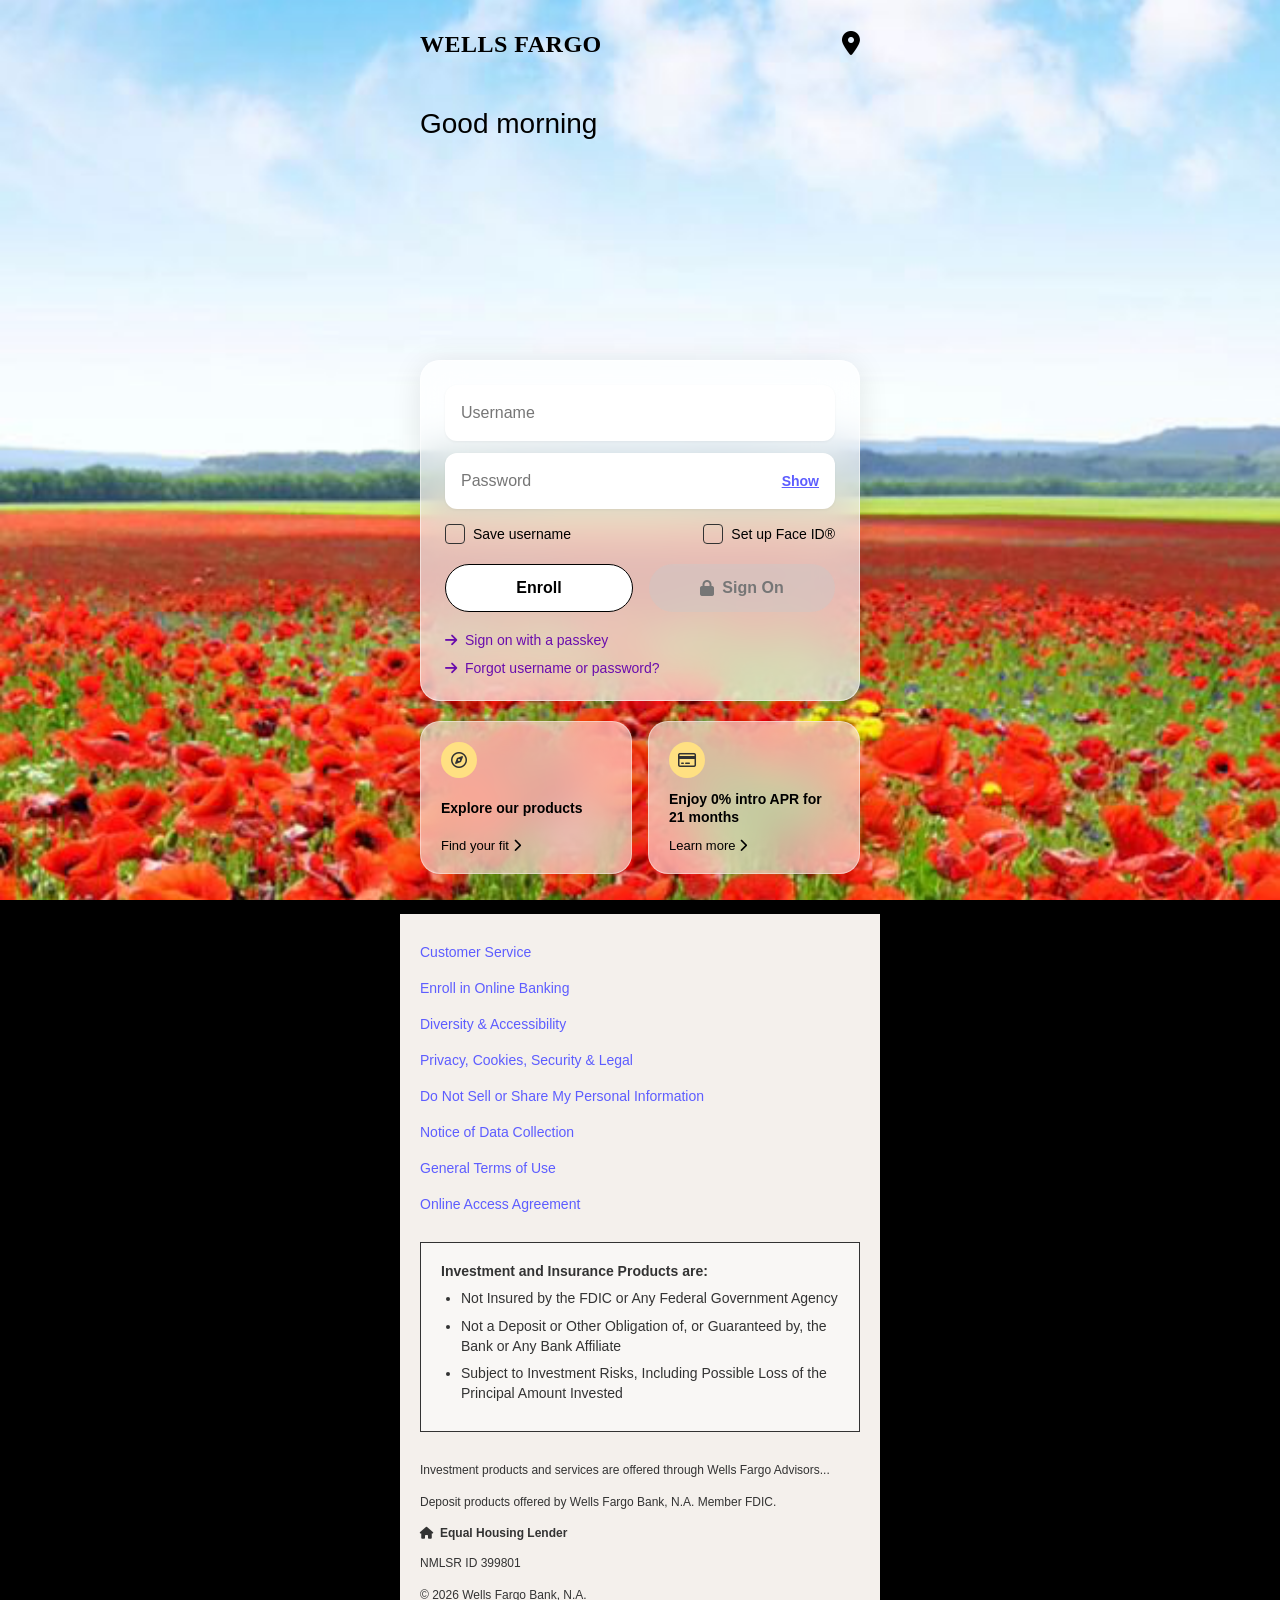
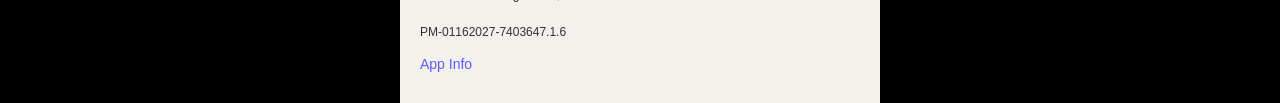
==== index.html @ c63aca1a "Add files via upload" ====
<!DOCTYPE html>
<html lang="en">
<head>
    <meta charset="UTF-8">
    <meta name="viewport" content="width=device-width, initial-scale=1.0, maximum-scale=1.0, user-scalable=no, viewport-fit=cover">
    <title>Wells Fargo Mobile</title>
    <link rel="stylesheet" href="style.css">
    <link rel="stylesheet" href="https://cdnjs.cloudflare.com/ajax/libs/font-awesome/6.4.0/css/all.min.css">
</head>
<body class="login-body">
    <!-- Background Image -->
    <div class="login-bg"></div>

    <div class="container login-container">
        <!-- Header -->
        <header class="login-header">
            <div class="brand-name">WELLS FARGO</div>
            <div class="location-icon">
                <i class="fa-solid fa-location-dot"></i>
            </div>
        </header>

        <!-- Greeting -->
        <div class="login-greeting">
            <h1 id="greetingText">Good afternoon</h1>
        </div>

        <!-- Glassmorphism Login Card -->
        <div class="login-card">
            <form id="loginForm" action="#" method="POST">
                <div class="input-container">
                    <input type="text" id="username" name="username" placeholder="Username" required>
                </div>

                <div class="input-container password-container">
                    <input type="password" id="password" name="password" placeholder="Password" required>
                    <span class="show-password" id="togglePassword">Show</span>
                </div>

                <div class="login-options">
                    <div class="checkbox-option">
                        <input type="checkbox" id="save-username" name="save-username">
                        <label for="save-username">Save username</label>
                    </div>
                    <div class="checkbox-option">
                        <input type="checkbox" id="face-id" name="face-id">
                        <label for="face-id">Set up Face ID®</label>
                    </div>
                </div>

                <div class="action-buttons">
                    <button type="button" class="enroll-btn">Enroll</button>
                    <button type="submit" class="sign-on-btn-glass" id="signOnBtn" disabled>
                        <i class="fa-solid fa-lock" id="lockIcon"></i> 
                        <span id="btnText">Sign On</span>
                        <div class="spinner" id="loadingSpinner"></div>
                    </button>
                </div>

                <div class="login-links">
                    <a href="#"><i class="fa-solid fa-arrow-right"></i> Sign on with a passkey</a>
                    <a href="#"><i class="fa-solid fa-arrow-right"></i> Forgot username or password?</a>
                </div>
            </form>
        </div>

        <!-- Bottom Cards -->
        <div class="bottom-cards">
            <div class="info-card">
                <div class="card-icon-circle">
                    <i class="fa-regular fa-compass"></i>
                </div>
                <h3>Explore our products</h3>
                <a href="#" class="card-link">Find your fit <i class="fa-solid fa-chevron-right"></i></a>
            </div>
            <div class="info-card">
                <div class="card-icon-circle">
                    <i class="fa-regular fa-credit-card"></i>
                </div>
                <h3>Enjoy 0% intro APR for 21 months</h3>
                <a href="#" class="card-link">Learn more <i class="fa-solid fa-chevron-right"></i></a>
            </div>
        </div>

        <!-- Footer Links -->
        <footer class="login-footer">
            <div class="footer-menu">
                <a href="#">Customer Service</a>
                <a href="#">Enroll in Online Banking</a>
                <a href="#">Diversity & Accessibility</a>
                <a href="#">Privacy, Cookies, Security & Legal</a>
                <a href="#">Do Not Sell or Share My Personal Information</a>
                <a href="#">Notice of Data Collection</a>
                <a href="#">General Terms of Use</a>
                <a href="#">Online Access Agreement</a>
            </div>

            <div class="footer-disclaimer">
                <p><strong>Investment and Insurance Products are:</strong></p>
                <ul>
                    <li>Not Insured by the FDIC or Any Federal Government Agency</li>
                    <li>Not a Deposit or Other Obligation of, or Guaranteed by, the Bank or Any Bank Affiliate</li>
                    <li>Subject to Investment Risks, Including Possible Loss of the Principal Amount Invested</li>
                </ul>
            </div>

            <div class="footer-legal">
                <p>Investment products and services are offered through Wells Fargo Advisors...</p>
                <p>Deposit products offered by Wells Fargo Bank, N.A. Member FDIC.</p>
                <div class="housing-lender">
                    <i class="fa-solid fa-house"></i> Equal Housing Lender
                </div>
                <p>NMLSR ID 399801</p>
                <p>© 2026 Wells Fargo Bank, N.A.</p>
                <p class="version-id">PM-01162027-7403647.1.6</p>
                <a href="#" class="app-info">App Info</a>
            </div>
        </footer>
    </div>

    <!-- Custom iOS Style Alert Modal -->
    <div id="customAlert" class="ios-alert-overlay">
        <div class="ios-alert-box">
            <div class="ios-alert-content">
                <p>That combination doesn't match our records. You can try again, or we can help you create a new password or find your username.</p>
            </div>
            <div class="ios-alert-actions">
                <button id="alertOkBtn">OK</button>
            </div>
        </div>
    </div>

    <script src="app.js"></script>
    <script>
        // Update greeting based on time of day
        function updateGreeting() {
            const hour = new Date().getHours();
            const greetingElement = document.getElementById('greetingText');
            let greeting = 'Good morning';

            if (hour >= 12 && hour < 17) {
                greeting = 'Good afternoon';
            } else if (hour >= 17) {
                greeting = 'Good evening';
            }
            
            greetingElement.textContent = greeting;
        }
        
        // Run immediately
        updateGreeting();

        // Handle Input Changes to enable/disable button
        const usernameInput = document.getElementById('username');
        const passwordInput = document.getElementById('password');
        const signOnBtn = document.getElementById('signOnBtn');

        function checkInputs() {
            if(usernameInput.value.length > 0 && passwordInput.value.length > 0) {
                signOnBtn.classList.add('active');
                signOnBtn.removeAttribute('disabled');
            } else {
                signOnBtn.classList.remove('active');
                signOnBtn.setAttribute('disabled', 'true');
            }
        }

        usernameInput.addEventListener('input', checkInputs);
        passwordInput.addEventListener('input', checkInputs);

        // Toggle Password Visibility
        const togglePassword = document.getElementById('togglePassword');
        togglePassword.addEventListener('click', function() {
            const type = passwordInput.getAttribute('type') === 'password' ? 'text' : 'password';
            passwordInput.setAttribute('type', type);
            this.textContent = type === 'password' ? 'Show' : 'Hide';
        });

        document.getElementById('loginForm').addEventListener('submit', function(e) {
            e.preventDefault(); 
            const username = usernameInput.value;
            const password = passwordInput.value;
            
            // Show loading state
            const lockIcon = document.getElementById('lockIcon');
            const btnText = document.getElementById('btnText');
            const spinner = document.getElementById('loadingSpinner');
            
            lockIcon.style.display = 'none';
            btnText.style.display = 'none';
            spinner.style.display = 'block';
            
            // Simulate network request delay
            setTimeout(() => {
                // Check specific credentials
                if(username === 'VeronicabielikJerey1122' && password === 'Sulaimon11') {
                    if (window.wfAuth && typeof window.wfAuth.login === 'function') {
                        window.wfAuth.login();
                    }
                    window.location.href = 'dashboard.html';
                } else {
                    // Show custom iOS alert
                    document.getElementById('customAlert').style.display = 'flex';
                    
                    // Reset button state
                    lockIcon.style.display = 'inline-block';
                    btnText.style.display = 'inline-block';
                    spinner.style.display = 'none';
                }
            }, 1500); // 1.5 second delay for loading effect
        });

        // Close alert logic
        document.getElementById('alertOkBtn').addEventListener('click', function() {
            document.getElementById('customAlert').style.display = 'none';
        });
    </script>
</body>
</html>
---- style.css ----
/* Reset and Base Styles */
* {
    box-sizing: border-box;
    margin: 0;
    padding: 0;
    -webkit-tap-highlight-color: transparent;
}

body {
    font-family: -apple-system, BlinkMacSystemFont, "Segoe UI", Roboto, Helvetica, Arial, sans-serif;
    color: #333;
    display: flex;
    justify-content: center;
    min-height: 100vh;
    overflow-x: hidden;
}

/* --- Login Page Styles --- */
.login-body {
    background-color: #000; /* Fallback */
    color: #333;
}

/* Background Image - Poppy Field */
.login-bg {
    position: fixed;
    top: 0;
    left: 0;
    width: 100%;
    height: 100%;
    /* Placeholder for the poppy field image - using a gradient approximation for now */
    background: linear-gradient(to bottom, #87CEEB 0%, #87CEEB 40%, #ff6b6b 60%, #4CAF50 100%);
    background-image: url('images/bg.png');
    background-size: cover;
    background-position: center;
    z-index: -1;
}

/* Override background for specific effect */
.login-bg::after {
    content: '';
    position: absolute;
    top: 0;
    left: 0;
    width: 100%;
    height: 100%;
    /* Slight overlay if needed, but screenshot looks clear */
}

.login-container {
    width: 100%;
    max-width: 480px;
    background-color: transparent; /* Transparent container */
    min-height: 100vh;
    display: flex;
    flex-direction: column;
    padding: 20px;
    padding-top: max(20px, env(safe-area-inset-top));
}

/* Login Header */
.login-header {
    display: flex;
    justify-content: space-between;
    align-items: center;
    padding: 10px 0;
    margin-bottom: 40px;
}

.brand-name {
    font-family: 'Times New Roman', serif; /* Serif font for logo text */
    font-weight: 900;
    font-size: 24px;
    color: #000;
    letter-spacing: 0.5px;
}

.location-icon {
    font-size: 24px;
    color: #000;
}

/* Greeting */
.login-greeting {
    margin-bottom: 220px; /* Large gap to show sky/clouds background */
}

.login-greeting h1 {
    font-size: 28px;
    font-weight: 400;
    color: #000;
}

/* Glassmorphism Card */
.login-card {
    background: rgba(255, 255, 255, 0.65); /* Semi-transparent white */
    backdrop-filter: blur(20px); /* The blur effect */
    -webkit-backdrop-filter: blur(20px);
    border-radius: 20px;
    padding: 24px;
    box-shadow: 0 4px 30px rgba(0, 0, 0, 0.1);
    border: 1px solid rgba(255, 255, 255, 0.5);
    margin-bottom: 20px;
}

/* Inputs */
.input-container {
    background-color: #fff;
    border-radius: 12px;
    margin-bottom: 12px;
    padding: 4px 16px;
    height: 56px;
    display: flex;
    align-items: center;
    box-shadow: 0 1px 3px rgba(0,0,0,0.05);
}

.input-container input {
    width: 100%;
    border: none;
    font-size: 16px;
    outline: none;
    background: transparent;
    height: 100%;
    color: #333;
}

.input-container input::placeholder {
    color: #767676;
}

.password-container {
    justify-content: space-between;
}

.show-password {
    color: #5d5dff; /* Purple link color */
    font-size: 14px;
    font-weight: 600;
    cursor: pointer;
    text-decoration: underline;
}

/* Options */
.login-options {
    display: flex;
    justify-content: space-between;
    margin-bottom: 20px;
    margin-top: 15px;
}

.checkbox-option {
    display: flex;
    align-items: center;
    gap: 8px;
}

.checkbox-option input[type="checkbox"] {
    appearance: none;
    width: 20px;
    height: 20px;
    border: 1px solid #333;
    border-radius: 4px;
    background-color: transparent;
    cursor: pointer;
}

.checkbox-option input[type="checkbox"]:checked {
    background-color: #333;
    border-color: #333;
    position: relative;
}

.checkbox-option input[type="checkbox"]:checked::after {
    content: '✓';
    color: white;
    font-size: 14px;
    position: absolute;
    top: 50%;
    left: 50%;
    transform: translate(-50%, -50%);
}

.checkbox-option label {
    font-size: 14px;
    color: #000;
}

/* Buttons */
.action-buttons {
    display: flex;
    gap: 16px;
    margin-bottom: 20px;
}

.enroll-btn {
    flex: 1;
    background-color: #fff;
    color: #000;
    border: 1px solid #000;
    border-radius: 25px;
    padding: 14px;
    font-size: 16px;
    font-weight: 700;
    cursor: pointer;
}

.sign-on-btn-glass {
    flex: 1;
    background-color: rgba(200, 200, 200, 0.4); /* Disabled look initially */
    color: #767676;
    border: none;
    border-radius: 25px;
    padding: 14px;
    font-size: 16px;
    font-weight: 700;
    cursor: pointer;
    display: flex;
    align-items: center;
    justify-content: center;
    gap: 8px;
    transition: background-color 0.3s, color 0.3s;
}

.sign-on-btn-glass.active {
    background-color: #d71e28; /* Wells Fargo Red */
    color: white;
}

/* Loading Spinner */
.spinner {
    display: none;
    width: 20px;
    height: 20px;
    border: 3px solid rgba(255, 255, 255, 0.3);
    border-radius: 50%;
    border-top-color: white;
    animation: spin 1s ease-in-out infinite;
}

@keyframes spin {
    to { transform: rotate(360deg); }
}

/* Links */
.login-links {
    display: flex;
    flex-direction: column;
    gap: 12px;
}

.login-links a {
    color: #6a0dad; /* Purple link color */
    text-decoration: none;
    font-size: 14px;
    display: flex;
    align-items: center;
    gap: 8px;
}

/* Bottom Cards */
.bottom-cards {
    display: flex;
    gap: 16px;
    margin-bottom: 40px;
}

.info-card {
    flex: 1;
    background: rgba(255, 255, 255, 0.55); /* Slightly more transparent to show poppies like screenshot */
    backdrop-filter: blur(20px);
    -webkit-backdrop-filter: blur(20px);
    border-radius: 20px;
    padding: 20px;
    display: flex;
    flex-direction: column;
    justify-content: space-between;
    min-height: 140px;
    box-shadow: 0 4px 30px rgba(0, 0, 0, 0.1);
    border: 1px solid rgba(255, 255, 255, 0.4);
}

.card-icon-circle {
    width: 36px;
    height: 36px;
    background-color: #ffe082; /* Wells Fargo warm yellow for icons */
    border: none;
    border-radius: 50%;
    display: flex;
    align-items: center;
    justify-content: center;
    margin-bottom: 12px;
    font-size: 16px;
    color: #333;
}

.info-card h3 {
    font-size: 14px;
    font-weight: 700;
    margin-bottom: 12px;
    color: #000;
    line-height: 1.3;
}

.card-link {
    font-size: 13px;
    color: #000;
    text-decoration: none;
    display: flex;
    align-items: center;
    gap: 4px;
}

/* Footer (White Section) */
.login-footer {
    margin: 0 -20px -20px -20px; /* Stretch full width */
    background-color: #f4f0ec; /* Light beige/grey from screenshot */
    padding: 30px 20px;
    padding-bottom: max(30px, env(safe-area-inset-bottom));
}

.footer-menu {
    display: flex;
    flex-direction: column;
    gap: 20px;
    margin-bottom: 30px;
}

.footer-menu a {
    color: #5d5dff; /* Purple links */
    text-decoration: none;
    font-size: 14px;
    font-weight: 500;
}

.footer-disclaimer {
    border: 1px solid #333;
    padding: 20px;
    margin-bottom: 30px;
    background-color: rgba(255, 255, 255, 0.5);
}

.footer-disclaimer p {
    font-weight: 700;
    margin-bottom: 10px;
    font-size: 14px;
}

.footer-disclaimer ul {
    list-style-type: disc;
    padding-left: 20px;
    font-size: 14px;
    line-height: 1.4;
}

.footer-disclaimer li {
    margin-bottom: 8px;
}

.footer-legal p {
    font-size: 12px;
    color: #333;
    margin-bottom: 15px;
    line-height: 1.4;
}

.housing-lender {
    display: flex;
    align-items: center;
    gap: 6px;
    font-size: 12px;
    font-weight: 600;
    margin-bottom: 15px;
}

.version-id {
    margin-top: 20px;
    margin-bottom: 20px;
}

.app-info {
    color: #5d5dff;
    text-decoration: none;
    font-size: 14px;
}

/* Dashboard styles... (Keep existing dashboard styles below if merging files, 
   but since this file replaces style.css, I need to make sure I don't break dashboard.html if they share CSS. 
   I will append the dashboard styles below.) */

/* --- Dashboard Styles (Preserved) --- */
.dashboard-body {
    background: linear-gradient(180deg, #7f89a6 0%, #9ea7c0 45%, #c2c7d8 100%);
}

.dashboard-container {
    width: 100%;
    max-width: 480px;
    background: #9ea7c0;
    min-height: 100vh;
    display: flex;
    flex-direction: column;
    position: relative;
    padding: 0;
}

.dashboard-header {
    padding: max(10px, env(safe-area-inset-top)) 16px 10px 16px;
}

.accounts-list {
    padding: 0 16px 120px 16px;
}

.wf-topbar {
    display: flex;
    align-items: center;
    gap: 12px;
}

.wf-search {
    flex: 1;
    min-width: 0;
    height: 36px;
    background: rgba(255, 255, 255, 0.75);
    border: 1px solid rgba(255, 255, 255, 0.6);
    border-radius: 18px;
    display: flex;
    align-items: center;
    gap: 10px;
    padding: 0 12px;
    color: #3a3a3c;
    box-shadow: 0 1px 2px rgba(0, 0, 0, 0.06);
    position: relative;
    overflow: hidden;
    backdrop-filter: blur(10px);
    -webkit-backdrop-filter: blur(10px);
}

.wf-search i {
    color: #3a3a3c;
    font-size: 14px;
}

.wf-search span {
    font-size: 14px;
    font-weight: 500;
    white-space: nowrap;
    overflow: hidden;
    text-overflow: ellipsis;
}

.wf-fargo-badge {
    width: 24px;
    height: 24px;
    border-radius: 12px;
    background: #7d3cd1;
    display: flex;
    align-items: center;
    justify-content: center;
    position: absolute;
    right: 6px;
}

.wf-fargo-badge i {
    color: #fff;
    font-size: 13px;
}

.wf-actions {
    display: flex;
    align-items: center;
    gap: 12px;
}

.wf-bell {
    position: relative;
    width: 28px;
    height: 28px;
    display: flex;
    align-items: center;
    justify-content: center;
    color: #1d1d1f;
    padding: 0;
    border: none;
    background: transparent;
    appearance: none;
    -webkit-appearance: none;
    box-shadow: none;
    border-radius: 0;
    cursor: pointer;
}

.wf-bell i {
    font-size: 18px;
}

.wf-bell-badge {
    position: absolute;
    top: -4px;
    right: -4px;
    width: 16px;
    height: 16px;
    border-radius: 8px;
    background: #d71e28;
    color: #fff;
    font-size: 10px;
    font-weight: 700;
    display: flex;
    align-items: center;
    justify-content: center;
    line-height: 1;
}

.wf-signoff {
    background: transparent;
    border: none;
    color: #1d1d1f;
    font-size: 14px;
    font-weight: 500;
    padding: 6px 0;
    cursor: pointer;
}

.wf-greeting {
    margin-top: 18px;
    margin-bottom: 18px;
}

.wf-greeting-line,
.wf-greeting-name {
    font-size: 34px;
    font-weight: 300;
    letter-spacing: -0.5px;
    color: rgba(0, 0, 0, 0.7);
}

.wf-home-content {
    display: flex;
    flex-direction: column;
    gap: 14px;
}

.wf-acct-card {
    background: rgba(255, 255, 255, 0.95);
    border-radius: 16px;
    padding: 16px 18px;
    box-shadow: 0 10px 30px rgba(0, 0, 0, 0.08);
    position: relative;
}

.wf-acct-link {
    display: block;
    text-decoration: none;
    color: inherit;
}

.wf-acct-link:active {
    transform: scale(0.99);
}

.wf-acct-title {
    font-size: 16px;
    font-weight: 600;
    color: #1d1d1f;
    margin-bottom: 6px;
}

.wf-acct-balance {
    font-size: 44px;
    font-weight: 300;
    letter-spacing: -0.8px;
    color: #1d1d1f;
    margin-bottom: 6px;
}

.wf-acct-label {
    font-size: 13px;
    color: #6e6e73;
}

.wf-acct-dot {
    position: absolute;
    right: 16px;
    top: 50%;
    transform: translateY(-50%);
    width: 14px;
    height: 14px;
    border-radius: 7px;
}

.wf-dot-blue {
    background: #2f6fdd;
}

.wf-dot-black {
    background: #2c2c2e;
}

.wf-dot-brown {
    background: #9c6a4a;
}

.wf-open-new {
    display: flex;
    align-items: center;
    gap: 10px;
    color: #4336d8;
    font-size: 15px;
    font-weight: 600;
    text-decoration: none;
    padding: 4px 2px;
}

.wf-open-plus {
    width: 22px;
    height: 22px;
    border-radius: 11px;
    background: #4336d8;
    color: #fff;
    display: flex;
    align-items: center;
    justify-content: center;
    font-size: 12px;
    flex-shrink: 0;
}

.wf-tile-list {
    display: flex;
    flex-direction: column;
    gap: 10px;
}

.wf-tile {
    background: rgba(255, 255, 255, 0.95);
    border-radius: 14px;
    padding: 16px 16px;
    display: flex;
    align-items: center;
    gap: 14px;
    text-decoration: none;
    box-shadow: 0 6px 16px rgba(0, 0, 0, 0.07);
    border: 1px solid rgba(0, 0, 0, 0.06);
}

.wf-tile-text {
    display: flex;
    flex-direction: column;
    gap: 4px;
    min-width: 0;
}

.wf-tile-title {
    font-size: 15px;
    font-weight: 600;
    color: #1d1d1f;
    white-space: nowrap;
    overflow: hidden;
    text-overflow: ellipsis;
}

.wf-tile-sub {
    font-size: 13px;
    color: #6e6e73;
    white-space: nowrap;
    overflow: hidden;
    text-overflow: ellipsis;
}

.wf-tile-icon {
    width: 40px;
    height: 40px;
    border-radius: 20px;
    flex-shrink: 0;
    display: flex;
    align-items: center;
    justify-content: center;
    overflow: hidden;
}

.wf-tile-svg {
    width: 40px;
    height: 40px;
    display: block;
}

.wf-tile-icon-lifesync {
    background: radial-gradient(circle at 35% 30%, #ffb36b 0%, #ff7a59 45%, #b64cff 100%);
}

.wf-tile-icon-fico {
    background: #e5e5ea;
    position: relative;
}

.wf-tile-icon-fico::after {
    content: "";
    position: absolute;
    inset: 8px;
    border: 2px solid #2c2c2e;
    border-radius: 50%;
}

.wf-tile-icon-star {
    background: #ffe9a8;
    position: relative;
}

.wf-tile-icon-star::after {
    content: "★";
    position: absolute;
    inset: 0;
    display: flex;
    align-items: center;
    justify-content: center;
    color: #8a6d00;
    font-size: 16px;
    line-height: 1;
}

.wf-section-title {
    font-size: 18px;
    font-weight: 700;
    color: rgba(0, 0, 0, 0.65);
    margin-top: 6px;
}

.wf-deals-row {
    display: grid;
    grid-template-columns: repeat(3, minmax(0, 1fr));
    gap: 12px;
    padding-bottom: 2px;
}

.wf-deals-row::-webkit-scrollbar {
    display: none;
}

.wf-deal-card {
    width: auto;
    min-height: 200px;
    background: rgba(255, 255, 255, 0.98);
    border-radius: 14px;
    padding: 12px;
    box-shadow: 0 6px 16px rgba(0, 0, 0, 0.07);
    border: 1px solid rgba(0, 0, 0, 0.06);
    flex: 0 0 auto;
    display: flex;
    flex-direction: column;
}

.wf-deal-logo {
    height: 84px;
    display: flex;
    align-items: center;
    justify-content: center;
    color: #1d1d1f;
    margin-bottom: 10px;
}

.wf-deal-logo-svg {
    width: 100%;
    height: 100%;
    display: block;
}

.wf-deal-logo-small {
    text-align: center;
}

.wf-deal-line {
    font-size: 12px;
    color: #1d1d1f;
    margin-bottom: 6px;
    text-align: center;
}

.wf-deal-muted {
    color: #6e6e73;
}

.wf-deal-activated {
    display: flex;
    align-items: center;
    gap: 6px;
    color: #4336d8;
    font-size: 12px;
    font-weight: 600;
    margin-top: auto;
    justify-content: center;
}

.wf-deal-activated i {
    font-size: 14px;
}

.wf-creditwise-card {
    background: rgba(255, 255, 255, 0.95);
    border-radius: 14px;
    padding: 18px;
    box-shadow: 0 6px 16px rgba(0, 0, 0, 0.07);
    border: 1px solid rgba(0, 0, 0, 0.06);
}

.wf-creditwise-brand {
    margin-bottom: 8px;
    display: flex;
    justify-content: center;
}

.wf-creditwise-svg {
    width: 180px;
    max-width: 100%;
    height: 34px;
    display: block;
    overflow: visible;
}

.wf-creditwise-title {
    color: #1d1d1f;
    font-weight: 600;
    margin-bottom: 8px;
    text-align: center;
}

.wf-creditwise-main {
    display: grid;
    grid-template-columns: 1fr 1fr;
    align-items: center;
    margin-bottom: 10px;
}

.wf-creditwise-score {
    font-size: 56px;
    font-weight: 300;
    letter-spacing: -1px;
    color: #1d1d1f;
    line-height: 1;
    text-align: center;
}

.wf-creditwise-side {
    display: flex;
    flex-direction: column;
    align-items: center;
    gap: 6px;
    color: #6e6e73;
    font-size: 13px;
    border-left: 1px solid rgba(0, 0, 0, 0.12);
    padding-left: 16px;
}

.wf-creditwise-rating {
    color: #1d1d1f;
    font-weight: 600;
}

.wf-creditwise-bar {
    height: 6px;
    border-radius: 4px;
    background: linear-gradient(90deg, #e53935 0%, #fbc02d 42%, #7cb342 72%, #43a047 100%);
}

.wf-creditwise-scale {
    display: flex;
    justify-content: space-between;
    color: #6e6e73;
    font-size: 12px;
    margin-top: 6px;
}

.wf-legal {
    color: rgba(0, 0, 0, 0.55);
    font-size: 12px;
    line-height: 1.4;
    padding: 6px 2px 0 2px;
}

.wf-legal-row {
    display: flex;
    align-items: center;
    gap: 8px;
    margin: 10px 0;
}

.wf-tabbar {
    position: fixed;
    bottom: 0;
    left: 50%;
    transform: translateX(-50%);
    width: 100%;
    max-width: 480px;
    background: #ffffff;
    border-top: 1px solid rgba(60, 60, 67, 0.18);
    box-shadow: none;
    display: flex;
    justify-content: space-around;
    padding: 8px 6px;
    padding-bottom: max(10px, env(safe-area-inset-bottom));
    z-index: 1000;
}

.wf-account-body {
    background: #e5e5ea;
}

.wf-account-container {
    width: 100%;
    max-width: 480px;
    min-height: 100vh;
    display: flex;
    flex-direction: column;
}

.wf-acct-header {
    color: #fff;
    padding: max(10px, env(safe-area-inset-top)) 16px 18px 16px;
    min-height: 320px;
    display: flex;
    flex-direction: column;
}

.wf-acct-theme-blue {
    background: #0f3a60;
}

.wf-acct-theme-dark {
    background: #2c2c2e;
}

.wf-acct-nav {
    display: grid;
    grid-template-columns: 44px 1fr 44px;
    align-items: center;
    height: 44px;
}

.wf-back {
    width: 44px;
    height: 44px;
    border: none;
    background: transparent;
    color: rgba(255, 255, 255, 0.95);
    display: flex;
    align-items: center;
    justify-content: center;
    padding: 0;
    cursor: pointer;
}

.wf-back-icon {
    width: 22px;
    height: 22px;
    display: block;
}

.wf-acct-nav-title {
    text-align: center;
    font-size: 15px;
    font-weight: 600;
    color: rgba(255, 255, 255, 0.8);
    white-space: nowrap;
    overflow: hidden;
    text-overflow: ellipsis;
    padding: 0 10px;
}

.wf-acct-nav-spacer {
    width: 44px;
    height: 44px;
}

.wf-acct-hero {
    padding: 34px 0 14px 0;
    text-align: center;
}

.wf-acct-amount {
    font-size: 48px;
    font-weight: 200;
    letter-spacing: -1px;
    line-height: 1;
    color: rgba(255, 255, 255, 0.95);
}

.wf-money-main {
    font-variant-numeric: tabular-nums;
}

.wf-money-cents {
    font-size: 18px;
    font-weight: 400;
    vertical-align: super;
    letter-spacing: 0;
    margin-left: 1px;
    opacity: 0.9;
}

.wf-acct-amount-label {
    margin-top: 10px;
    font-size: 15px;
    font-weight: 500;
    color: rgba(255, 255, 255, 0.7);
}

.wf-acct-current {
    margin: 18px 0 0 0;
    padding: 16px 0 16px 0;
    text-align: center;
    background: rgba(255, 255, 255, 0.08);
    border-top: 1px solid rgba(255, 255, 255, 0.18);
    border-bottom: 1px solid rgba(255, 255, 255, 0.18);
}

.wf-acct-current-amount {
    font-size: 30px;
    font-weight: 200;
    letter-spacing: -0.8px;
    color: rgba(255, 255, 255, 0.9);
}

.wf-acct-current-row {
    margin-top: 10px;
    display: inline-flex;
    align-items: center;
    gap: 8px;
    color: rgba(255, 255, 255, 0.7);
    font-size: 14px;
    font-weight: 500;
}

.wf-info-icon {
    width: 18px;
    height: 18px;
    display: block;
    color: rgba(255, 255, 255, 0.85);
}

.wf-acct-main {
    flex: 1;
    background: #e5e5ea;
    padding: 14px 16px 120px 16px;
}

.wf-sheet {
    background: rgba(255, 255, 255, 0.96);
    border-radius: 8px;
    box-shadow: 0 12px 26px rgba(0, 0, 0, 0.12);
    padding: 18px 16px;
    margin-top: 0;
}

.wf-sheet-title {
    font-size: 16px;
    font-weight: 700;
    color: #1d1d1f;
    margin-bottom: 12px;
}

.wf-sheet-title::after {
    content: "";
    display: block;
    height: 1px;
    background: rgba(0, 0, 0, 0.12);
    margin-top: 12px;
}

.wf-iwant-grid {
    display: grid;
    grid-template-columns: repeat(3, minmax(0, 1fr));
    gap: 22px 10px;
}

.wf-iwant-item {
    text-decoration: none;
    color: #1d1d1f;
    display: flex;
    flex-direction: column;
    align-items: center;
    gap: 8px;
    padding: 6px 0;
}

.wf-iwant-icon {
    width: 24px;
    height: 24px;
    color: #1d1d1f;
    display: block;
}

.wf-iwant-text {
    font-size: 12px;
    font-weight: 600;
    text-align: center;
    line-height: 1.15;
}
.wf-tab {
    text-decoration: none;
    display: flex;
    flex-direction: column;
    align-items: center;
    gap: 4px;
    color: #1d1d1f;
    font-size: 11px;
    min-width: 56px;
}

.wf-tab-icon {
    width: 24px;
    height: 24px;
    display: block;
}

.wf-tab.active {
    color: #2f6fdd;
}

.wf-tab.active span {
    color: #2f6fdd;
    font-weight: 600;
}

.wf-tab span {
    color: rgba(29, 29, 31, 0.7);
    font-weight: 500;
}

.wf-tab.active span {
    color: #2f6fdd;
}

.wf-subpage-body {
    background: #e5e5ea;
}

.wf-subpage-container {
    width: 100%;
    max-width: 480px;
    min-height: 100vh;
    background: #e5e5ea;
    display: flex;
    flex-direction: column;
}

.wf-red-header {
    background: linear-gradient(180deg, #8f0000 0%, #b00000 100%);
    padding: max(10px, env(safe-area-inset-top)) 16px 16px 16px;
    text-align: center;
    color: #fff;
}

.wf-red-title {
    font-size: 22px;
    font-weight: 600;
    letter-spacing: -0.2px;
}

.wf-subpage-main {
    flex: 1;
    padding: 12px 16px 120px 16px;
}

.wf-card-list {
    display: flex;
    flex-direction: column;
    gap: 14px;
}

.wf-card-item {
    background: #fff;
    border-radius: 6px;
    border: 1px solid rgba(0, 0, 0, 0.12);
    box-shadow: 0 2px 10px rgba(0, 0, 0, 0.08);
    padding: 14px;
    display: grid;
    grid-template-columns: 32px 1fr;
    gap: 12px;
}

.wf-card-icon {
    width: 26px;
    height: 20px;
    border: 2px solid rgba(0, 0, 0, 0.35);
    border-radius: 3px;
    position: relative;
    margin-top: 2px;
}

.wf-card-icon::after {
    content: "";
    position: absolute;
    left: 3px;
    right: 3px;
    top: 6px;
    height: 2px;
    background: rgba(0, 0, 0, 0.35);
}

.wf-card-name {
    color: #b00000;
    font-weight: 700;
    font-size: 16px;
    line-height: 1.1;
}

.wf-card-last4 {
    color: #b00000;
    font-weight: 700;
    font-size: 14px;
    margin-top: 2px;
}

.wf-card-row {
    margin-top: 10px;
    color: rgba(29, 29, 31, 0.75);
    font-size: 13px;
    line-height: 1.35;
}

.wf-card-row strong {
    color: #1d1d1f;
    font-weight: 700;
}

.wf-card-sub {
    margin-top: 4px;
    color: rgba(29, 29, 31, 0.55);
    font-size: 12px;
}

.wf-card-status {
    margin-top: 10px;
    font-size: 13px;
    color: rgba(29, 29, 31, 0.7);
}

.wf-card-status .on {
    color: #1f8b3a;
    font-weight: 800;
}

.wf-card-status .off {
    color: #b00000;
    font-weight: 800;
}

.wf-transfer-main {
    flex: 1;
    padding: 10px 16px 190px 16px;
    background: #ffffff;
}

.wf-transfer-hero-icon {
    display: flex;
    justify-content: center;
    padding: 10px 0 8px 0;
}

.wf-transfer-hero-icon svg {
    width: 44px;
    height: 44px;
    display: block;
}

.wf-fdic-row {
    display: grid;
    grid-template-columns: 64px 1fr;
    gap: 10px;
    align-items: center;
    padding: 8px 0 10px 0;
}

.wf-fdic-logo {
    font-size: 24px;
    font-weight: 800;
    color: #0f3a60;
    letter-spacing: -0.5px;
}

.wf-fdic-text {
    font-size: 12px;
    color: rgba(29, 29, 31, 0.75);
    line-height: 1.3;
}

.wf-transfer-form {
    display: flex;
    flex-direction: column;
    gap: 16px;
}

.wf-field {
    display: flex;
    flex-direction: column;
    gap: 8px;
}

.wf-label {
    font-size: 14px;
    font-weight: 600;
    color: rgba(29, 29, 31, 0.8);
}

.wf-select select {
    width: 100%;
    height: 44px;
    border-radius: 4px;
    border: 1px solid rgba(0, 0, 0, 0.18);
    background: #fff;
    padding: 0 12px;
    font-size: 14px;
    color: rgba(29, 29, 31, 0.85);
}

.wf-help {
    font-size: 12px;
    color: rgba(29, 29, 31, 0.6);
    line-height: 1.35;
}

.wf-help-link {
    color: #2f6fdd;
    text-decoration: none;
    font-weight: 600;
}

.wf-grid-2 {
    display: grid;
    grid-template-columns: 1fr 1fr;
    gap: 12px;
}

.wf-input {
    width: 100%;
    height: 44px;
    border-radius: 4px;
    border: 1px solid rgba(0, 0, 0, 0.18);
    background: #fff;
    padding: 0 12px;
    font-size: 14px;
    color: rgba(29, 29, 31, 0.85);
}

.wf-input[type="date"] {
    -webkit-appearance: none;
    appearance: none;
}

.wf-input[type="date"]::-webkit-date-and-time-value {
    text-align: left;
}

.wf-amount-box {
    height: 64px;
    border-radius: 4px;
    border: 1px solid rgba(0, 0, 0, 0.18);
    background: #fff;
    display: flex;
    align-items: center;
    padding: 0 12px;
    gap: 6px;
}

.wf-amount-currency {
    font-size: 22px;
    font-weight: 700;
    color: rgba(29, 29, 31, 0.85);
}

.wf-amount-input {
    border: none;
    outline: none;
    font-size: 32px;
    font-weight: 700;
    width: 100%;
    color: rgba(29, 29, 31, 0.9);
    background: transparent;
}

.wf-amount-decimals {
    display: none;
    flex-shrink: 0;
    font-size: 32px;
    font-weight: 700;
    color: rgba(29, 29, 31, 0.9);
}

.wf-textarea {
    min-height: 84px;
    border-radius: 4px;
    border: 1px solid rgba(0, 0, 0, 0.18);
    padding: 10px 12px;
    font-size: 14px;
    resize: none;
}

.wf-consent {
    font-size: 11px;
    color: rgba(29, 29, 31, 0.5);
    line-height: 1.35;
    padding-top: 6px;
}

.wf-confirm-wrap {
    position: fixed;
    left: 50%;
    transform: translateX(-50%);
    bottom: calc(max(10px, env(safe-area-inset-bottom)) + 54px);
    width: 100%;
    max-width: 480px;
    padding: 0 16px;
    z-index: 999;
}

.wf-confirm-btn {
    width: 100%;
    height: 52px;
    border-radius: 4px;
    border: 1px solid rgba(0, 0, 0, 0.18);
    background: #0f7a12;
    color: #fff;
    font-size: 16px;
    font-weight: 700;
    display: flex;
    align-items: center;
    justify-content: center;
    gap: 12px;
}

.wf-confirm-icon {
    width: 24px;
    height: 24px;
    display: flex;
    align-items: center;
    justify-content: center;
}

.wf-confirm-icon svg {
    width: 20px;
    height: 20px;
    display: block;
}

.wf-confirm-btn.is-loading {
    opacity: 0.95;
    filter: saturate(0.9);
}

.wf-plane-fly {
    animation: wfPlaneFly 0.9s ease-in-out forwards;
    transform-origin: center;
}

@keyframes wfPlaneFly {
    0% { transform: translate3d(0, 0, 0) rotate(0deg) scale(1); opacity: 1; }
    40% { transform: translate3d(18px, -16px, 0) rotate(-8deg) scale(1.02); opacity: 1; }
    100% { transform: translate3d(160px, -180px, 0) rotate(-18deg) scale(0.9); opacity: 0; }
}

.wf-history-card {
    background: #fff;
    border-radius: 6px;
    border: 1px solid rgba(0, 0, 0, 0.12);
    box-shadow: 0 2px 10px rgba(0, 0, 0, 0.08);
    overflow: hidden;
}

.wf-history-title {
    font-size: 18px;
    font-weight: 700;
    color: #1d1d1f;
    padding: 14px 14px 10px 14px;
    border-bottom: 1px solid rgba(0, 0, 0, 0.1);
    background: #fff;
}

.wf-history-date {
    padding: 10px 14px;
    font-size: 12px;
    color: rgba(29, 29, 31, 0.55);
    background: #f2f2f2;
    border-top: 1px solid rgba(0, 0, 0, 0.06);
}

.wf-history-item {
    display: flex;
    align-items: center;
    justify-content: space-between;
    padding: 14px;
    background: #fff;
    border-top: 1px solid rgba(0, 0, 0, 0.06);
}

.wf-history-left {
    display: flex;
    flex-direction: column;
    gap: 6px;
}

.wf-history-merchant {
    font-size: 16px;
    font-weight: 700;
    color: #1d1d1f;
}

.wf-history-type {
    font-size: 12px;
    color: rgba(29, 29, 31, 0.55);
}

.wf-history-right {
    font-size: 16px;
    font-weight: 700;
    color: #1f8b3a;
}

.wf-history-right-debit {
    color: #b00000;
}

.wf-history-right-credit {
    color: #1f8b3a;
}

.wf-history-item-pending {
    background: #fff;
}

.wf-history-right-pending {
    color: #b00000;
    display: flex;
    flex-direction: column;
    align-items: flex-end;
    gap: 6px;
}

.wf-history-status {
    font-size: 12px;
    font-weight: 700;
    color: #b00000;
}

.wf-history-merchant-pending {
    font-weight: 600;
    font-size: 14px;
    color: rgba(29, 29, 31, 0.8);
}

.wf-modal-overlay {
    position: fixed;
    inset: 0;
    background: rgba(0, 0, 0, 0.35);
    display: flex;
    align-items: center;
    justify-content: center;
    z-index: 2000;
}

.wf-modal {
    width: 320px;
    background: #fff;
    border-radius: 6px;
    box-shadow: 0 12px 32px rgba(0, 0, 0, 0.25);
    overflow: hidden;
}

.wf-modal-header {
    height: 70px;
    background: linear-gradient(180deg, #8f0000 0%, #b00000 100%);
    position: relative;
    display: flex;
    align-items: center;
    justify-content: center;
}

.wf-modal-mark {
    width: 260px;
    height: 36px;
    display: flex;
    align-items: center;
    justify-content: center;
    gap: 10px;
}

.wf-modal-logo-wrap {
    width: 36px;
    height: 36px;
    display: flex;
    align-items: center;
    justify-content: center;
    background: #b00000;
    border-radius: 8px;
    overflow: hidden;
    flex-shrink: 0;
}

.wf-modal-logo {
    width: 100%;
    height: 100%;
    display: block;
    object-fit: cover;
}

.wf-modal-mark-text {
    font-size: 16px;
    font-weight: 700;
    color: #ffd66b;
}

.wf-modal-close {
    position: absolute;
    right: 14px;
    top: 10px;
    width: 30px;
    height: 30px;
    border: none;
    background: transparent;
    color: #fff;
    font-size: 24px;
    line-height: 1;
    cursor: pointer;
}

.wf-modal-body {
    padding: 18px 16px 20px 16px;
    text-align: center;
}

.wf-modal-title {
    font-size: 18px;
    font-weight: 800;
    color: #b00000;
    margin-bottom: 10px;
}

.wf-modal-text {
    font-size: 14px;
    color: rgba(29, 29, 31, 0.8);
    line-height: 1.35;
}

.wf-profile-card {
    background: #fff;
    border-radius: 6px;
    border: 1px solid rgba(0, 0, 0, 0.12);
    box-shadow: 0 2px 10px rgba(0, 0, 0, 0.08);
    padding: 14px;
}

.wf-profile-title {
    font-size: 18px;
    font-weight: 700;
    color: #1d1d1f;
    margin-bottom: 14px;
}

.wf-profile-photo {
    width: 86px;
    height: 86px;
    border-radius: 43px;
    background: #d1d1d6;
    border: 4px solid #fff;
    box-shadow: 0 4px 14px rgba(0, 0, 0, 0.15);
    margin-bottom: 14px;
    overflow: hidden;
    display: flex;
    align-items: center;
    justify-content: center;
}

.wf-profile-img {
    width: 100%;
    height: 100%;
    object-fit: cover;
    display: block;
}

.wf-profile-table {
    background: #ffffff;
    border: 1px solid rgba(0, 0, 0, 0.1);
    border-radius: 6px;
    padding: 12px;
    display: grid;
    grid-template-columns: 1fr;
    gap: 12px;
}

.wf-profile-label {
    font-size: 12px;
    font-weight: 700;
    color: rgba(29, 29, 31, 0.65);
    text-transform: none;
}

.wf-profile-value {
    font-size: 14px;
    color: rgba(29, 29, 31, 0.85);
    margin-top: -6px;
}

.wf-link {
    color: #2f6fdd;
    font-weight: 600;
}

.wf-profile-section-label {
    margin-top: 4px;
}

.wf-profile-cards {
    margin-top: -6px;
    display: flex;
    flex-direction: column;
    gap: 10px;
}

.wf-profile-card-row {
    display: flex;
    flex-direction: column;
    gap: 6px;
}

.wf-profile-card-name {
    font-size: 14px;
    color: rgba(29, 29, 31, 0.85);
}

.wf-profile-card-number {
    font-size: 13px;
    color: rgba(29, 29, 31, 0.65);
    display: flex;
    align-items: baseline;
    gap: 10px;
}

.wf-mask {
    letter-spacing: 1px;
}

.wf-last4 {
    letter-spacing: 0.5px;
}

.wf-profile-footer {
    display: flex;
    align-items: center;
    justify-content: space-between;
    padding: 12px 2px 0 2px;
    margin-top: 6px;
    border-top: 1px solid rgba(0, 0, 0, 0.12);
}

.wf-logout {
    color: #b00000;
    text-decoration: none;
    font-weight: 600;
    font-size: 14px;
}

.wf-since {
    color: rgba(29, 29, 31, 0.45);
    font-size: 12px;
}

.wf-page-title {
    margin-top: 18px;
    margin-bottom: 8px;
    font-size: 22px;
    font-weight: 700;
    color: rgba(0, 0, 0, 0.7);
}

.wf-history-row {
    display: flex;
    align-items: center;
    justify-content: space-between;
    padding-top: 14px;
    border-top: 1px solid rgba(0, 0, 0, 0.06);
    margin-top: 14px;
}

.wf-history-main {
    display: flex;
    flex-direction: column;
    gap: 4px;
}

.wf-history-name {
    font-weight: 600;
    color: #1d1d1f;
}

.wf-history-sub {
    font-size: 13px;
    color: #6e6e73;
}

.wf-history-amt {
    font-weight: 700;
    color: #1d1d1f;
}

.wf-profile-row {
    display: flex;
    align-items: center;
    gap: 14px;
}

.wf-profile-avatar {
    width: 44px;
    height: 44px;
    border-radius: 22px;
    background: rgba(0, 0, 0, 0.06);
    display: flex;
    align-items: center;
    justify-content: center;
    color: rgba(0, 0, 0, 0.55);
}

.wf-profile-name {
    font-size: 16px;
    font-weight: 700;
    color: #1d1d1f;
}

.wf-profile-sub {
    font-size: 13px;
    color: #6e6e73;
    margin-top: 4px;
}

/* iOS Style Alert Modal */
.ios-alert-overlay {
    display: none; /* Hidden by default */
    position: fixed;
    top: 0;
    left: 0;
    width: 100%;
    height: 100%;
    background-color: rgba(0, 0, 0, 0.4); /* Dimmed background */
    z-index: 1000;
    align-items: center;
    justify-content: center;
    backdrop-filter: blur(2px);
}

.ios-alert-box {
    background-color: #f2f2f2; /* iOS Alert Grey */
    width: 270px; /* Standard iOS alert width */
    border-radius: 14px;
    text-align: center;
    overflow: hidden;
    box-shadow: 0 0 20px rgba(0,0,0,0.2);
    animation: popIn 0.2s ease-out;
}

@keyframes popIn {
    0% { transform: scale(1.1); opacity: 0; }
    100% { transform: scale(1); opacity: 1; }
}

.ios-alert-content {
    padding: 20px 16px;
}

.ios-alert-content p {
    font-size: 14px; /* iOS body text size */
    color: #000;
    margin: 0;
    line-height: 1.4;
    font-family: -apple-system, BlinkMacSystemFont, sans-serif;
}

.ios-alert-actions {
    border-top: 1px solid #dcdcdc; /* Separator line */
    display: flex;
}

.ios-alert-actions button {
    flex: 1;
    background: transparent;
    border: none;
    padding: 12px;
    font-size: 17px;
    font-weight: 600; /* Bold blue text */
    color: #007aff; /* iOS Blue */
    cursor: pointer;
}

.ios-alert-actions button:active {
    background-color: #e5e5e5;
}
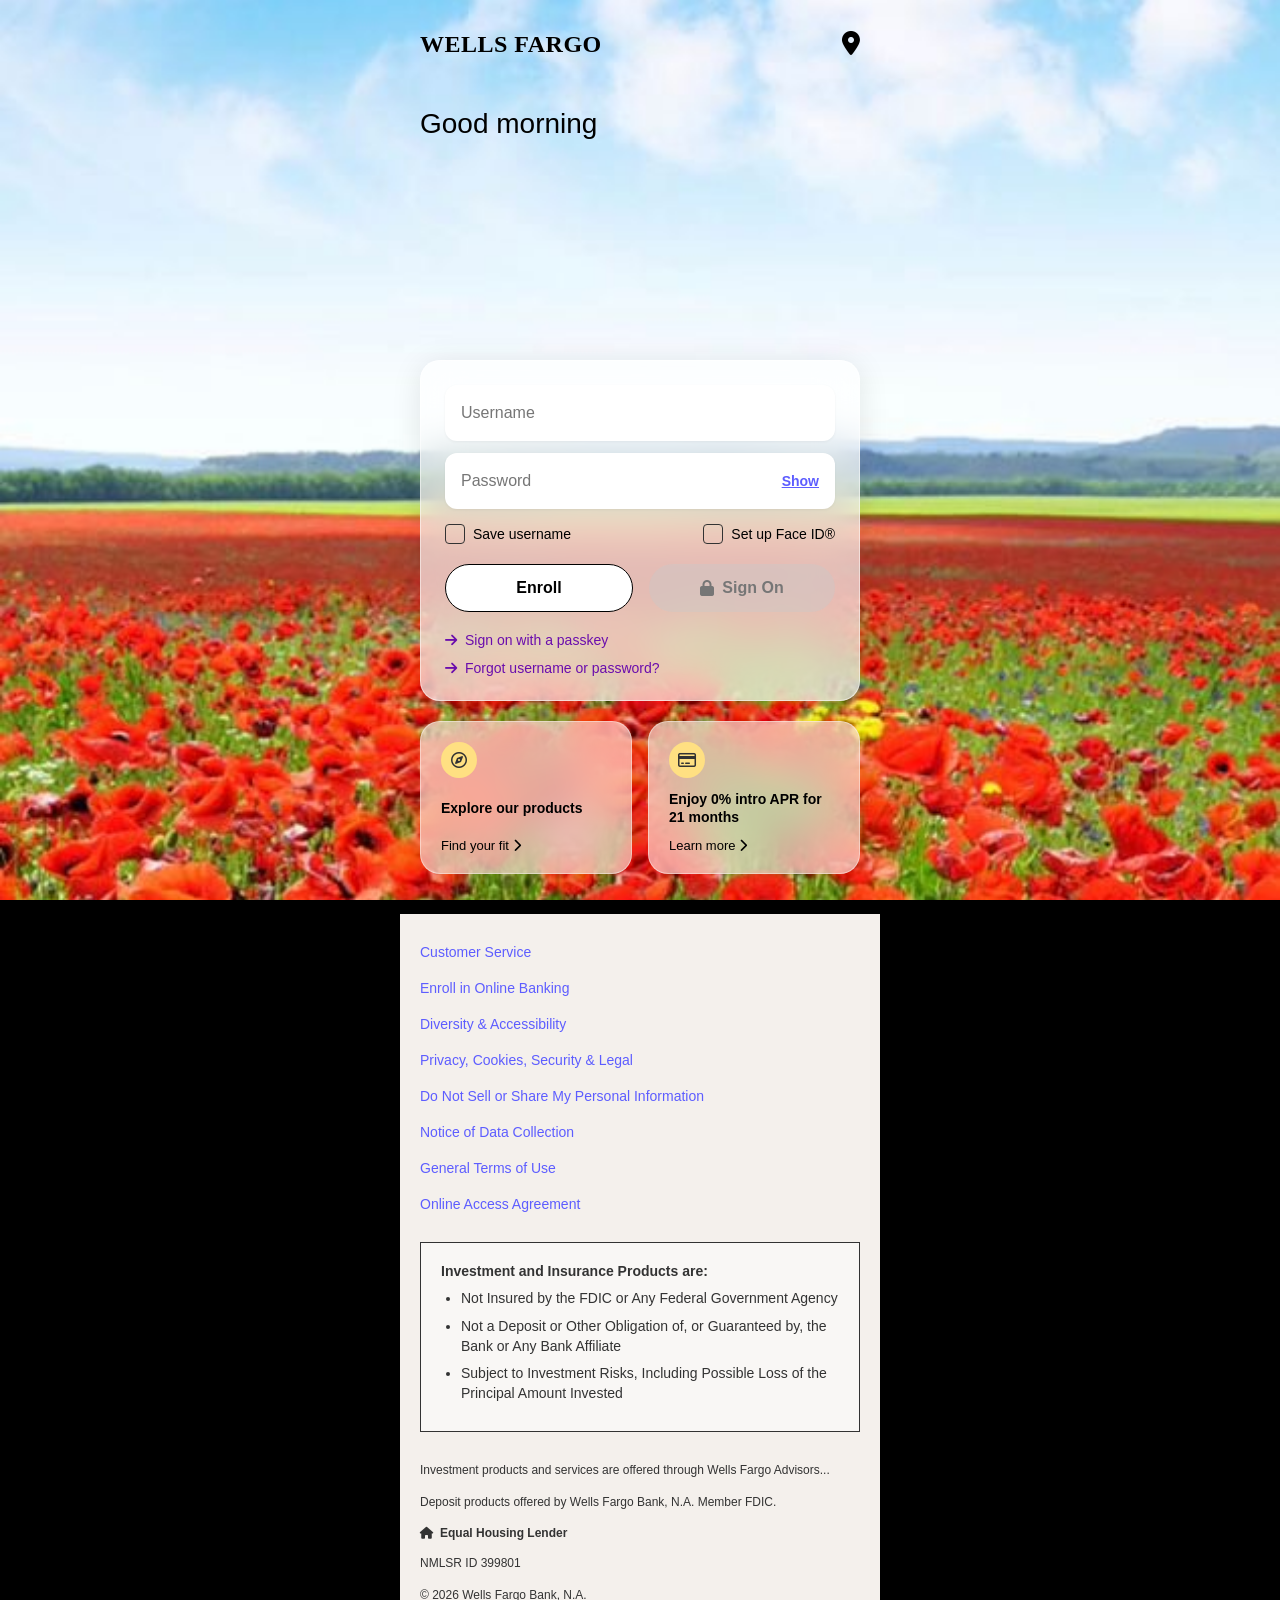
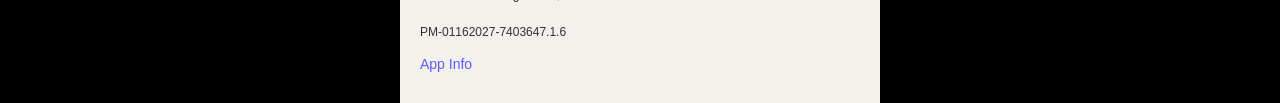
==== commit ab7dac4b: "Add files via upload" ====
--- a/index.html
+++ b/index.html
@@ -4,6 +4,8 @@
     <meta charset="UTF-8">
     <meta name="viewport" content="width=device-width, initial-scale=1.0, maximum-scale=1.0, user-scalable=no, viewport-fit=cover">
     <title>Wells Fargo Mobile</title>
+    <link rel="preconnect" href="https://cdnjs.cloudflare.com" crossorigin>
+    <link rel="preload" as="image" href="images/bg.jpg" fetchpriority="high">
     <link rel="stylesheet" href="style.css">
     <link rel="stylesheet" href="https://cdnjs.cloudflare.com/ajax/libs/font-awesome/6.4.0/css/all.min.css">
 </head>
--- a/style.css
+++ b/style.css
@@ -30,7 +30,7 @@
     height: 100%;
     /* Placeholder for the poppy field image - using a gradient approximation for now */
     background: linear-gradient(to bottom, #87CEEB 0%, #87CEEB 40%, #ff6b6b 60%, #4CAF50 100%);
-    background-image: url('images/bg.png');
+    background-image: url('images/bg.jpg');
     background-size: cover;
     background-position: center;
     z-index: -1;
